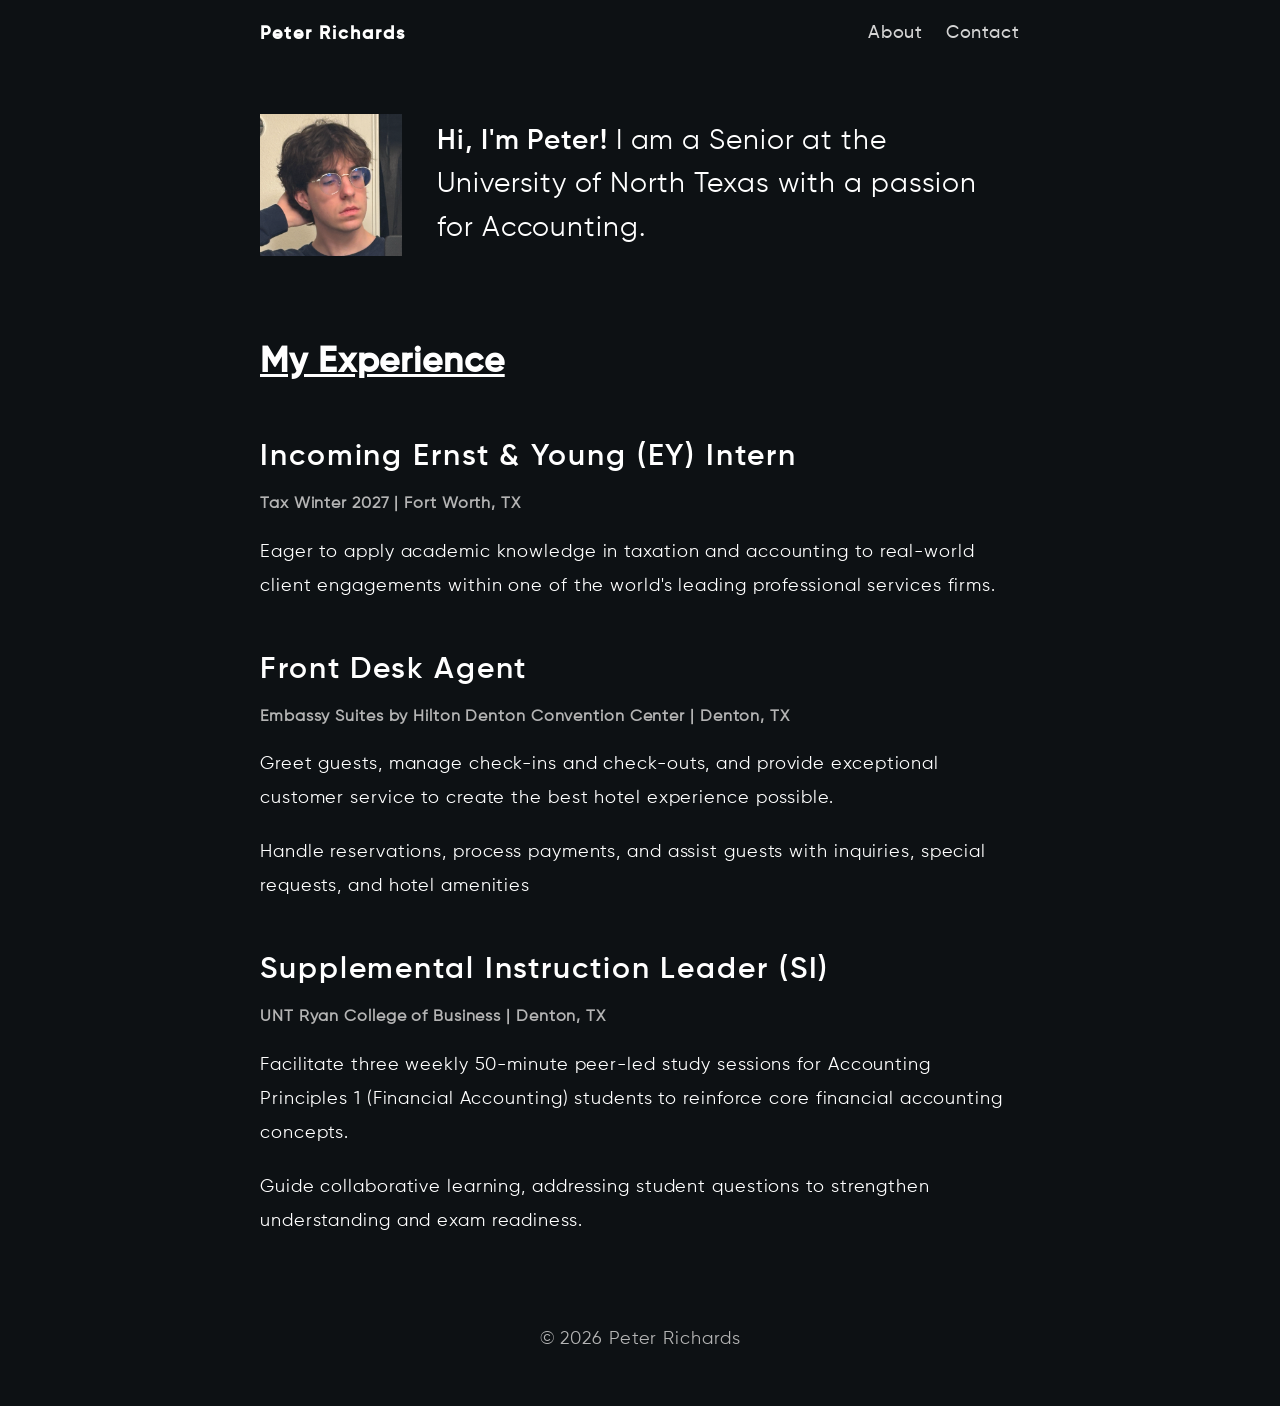
==== index.html @ 4e0dc367 "Re-org" ====
<!DOCTYPE html>
<html>

<head>
    <meta charset="utf-8">
    <meta http-equiv="X-UA-Compatible" content="IE=edge">
    <title>Home | pjgr.dev</title>
    <meta name="description" content="Peter Richards' Website">
    <meta name="viewport" content="width=device-width, initial-scale=1">
    <link rel="stylesheet" href="/style.css">
    <link rel="stylesheet" href="https://cdnjs.cloudflare.com/ajax/libs/font-awesome/6.3.0/css/all.min.css">
    <link rel="icon" type="image/x-icon" href="">
</head>

<body>
    <div class="main">
        <header>
            <div class=" nav-container">
                <div class="nav-flex-container">
                    <div class="site-title-container">
                        <a class="site-title" href="/">Peter Richards</a>
                    </div>
                    <div class="nav-links-container">
                        <a class="nav-links" href="/about">About</a>
                        <a class="nav-links" href="/contact">Contact</a>
                    </div>
                </div>
            </div>
        </header>

        <section class="about-me-container">
            <img class="about-me-img" src="/app/static/about-me.png" alt="Peter Image">
            <span id="about-peter-link"><span class="about-peter-link"><a href="/about">Hi, I'm Peter!</a></span>
                <span id="about-peter-description">I am a Senior at the University of North Texas with a passion for Accounting.</span>

                <!-- <nav class="social-container">
                    <a class="social-github" href="https://github.com/PacketPeter" target="_blank" rel="noopener noreferrer">
                        <i class="fab fa-github"></i>
                        Github
                    </a>
                    <a class="social-linkedin" href="https://www.linkedin.com/in/peter-jg-richards/" target="_blank"
                        rel="noopener noreferrer">
                        <i class="fab fa-linkedin"></i>
                        LinkedIn
                    </a>
                </nav> -->
            </span>
        </section>

        <header class="experience-header-section">
          <div class="experience-header">
            <h1 id="my-experience">My Experience</h1>
          </div>
        </header>

        <section class="experience">
            <div class="experience-link-container">
                <a class="experience-link" id="ey-intern" href="https://www.linkedin.com/feed/update/urn:li:activity:7456856972789788672/" target="_blank" rel="noopener noreferrer">
                    Incoming Ernst & Young (EY) Intern
                </a>
            </div>
            <h2 class="experience-info">Tax Winter 2027 | <a href="https://github.com/PeakPass/PeakPass" target="_blank"
                    rel="noopener noreferrer">Fort Worth, TX  </a>
            </h2>
            <p class="experience-description">Eager to apply academic knowledge in taxation and accounting to real-world client engagements within one of the world's leading professional services firms.</p>
        </section>

        <section class="experience">
          <div class="experience-link-container">
              <a class="experience-link" id="fd-agent" href="https://www.linkedin.com/company/embassysuitesdenton/" target="_blank" rel="noopener noreferrer">
                  Front Desk Agent
              </a>
          </div>
          <h2 class="experience-info">Embassy Suites by Hilton Denton Convention Center | <a href="https://github.com/PeakPass/PeakPass" target="_blank"
                  rel="noopener noreferrer">Denton, TX  </a>
          </h2>
          <p class="experience-description">Greet guests, manage check-ins and check-outs, and provide exceptional customer service to create the best hotel experience possible.</p>
          <p>Handle reservations, process payments, and assist guests with inquiries, special requests, and hotel amenities</p>
      </section>

      <section class="experience">
        <div class="experience-link-container">
            <a class="experience-link" id="si-leader" href="https://www.linkedin.com/company/embassysuitesdenton/" target="_blank" rel="noopener noreferrer">
                Supplemental Instruction Leader (SI)
            </a>
        </div>
        <h2 class="experience-info">UNT Ryan College of Business | <a href="https://github.com/PeakPass/PeakPass" target="_blank"
                rel="noopener noreferrer">Denton, TX  </a>
        </h2>
        <p class="experience-description">Facilitate three weekly 50-minute peer-led study sessions for Accounting Principles 1 (Financial Accounting) students to reinforce core financial accounting concepts.</p>
        <p>Guide collaborative learning, addressing student questions to strengthen understanding and exam readiness.</p>
    </section>
        <br>
        <footer class="footer">© 2026 Peter Richards</footer>
    </div>
</body>
</html>
---- style.css ----
@font-face {
    font-family: Gilroy-Medium;
    src: url('/app/static/fonts/Gilroy-Medium.ttf');
}

@font-face {
    font-family: Gilroy-Regular;
    src: url('/app/static/fonts/Gilroy-Regular.ttf');
}

@font-face {
    font-family: Gilroy-SemiBold;
    src: url('/app/static/fonts/Gilroy-SemiBold.ttf');
}

@font-face {
    font-family: Gilroy-SemiBoldItalic;
    src: url('/app/static/fonts/Gilroy-SemiBoldItalic.ttf');
}

* {
    box-sizing: border-box;
    -webkit-font-smoothing: antialiased;
    background-color: #0d1114;
    color: white;
    scroll-behavior: smooth;
    transition: all 0.25s ease-out;
}

.main {
    margin: auto;
    max-width: 47.5rem;
    font-size: 1.1rem;
    line-height: 34px;
    letter-spacing: 0.9px;
    position: relative;
    min-height: 100vh;
}

@media screen and (max-width: 430px) {
    .main {
        padding: 1.5rem 1.45rem;
    }
}

html {
    height: 100%;
}

img {
    display: block;
    margin-left: auto;
    margin-right: auto;
    width: 100%;
}

p {
    font-family: Gilroy-Regular;
}

a {
    color: inherit;
    text-decoration: none;
}

body {
    overflow-x: hidden;
    position: relative;
    min-height: 100%;
    margin-bottom: 0;
    margin-top: 0;
}

.nav-container {
    display: block;
    position: relative;
    margin-top: 1rem;
}

.nav-flex-container {
    display: -webkit-box;
    display: -moz-box;
    display: -ms-flexbox;
    display: -webkit-flex;
    display: flex;
    flex-direction: row;
    justify-content: center;
    align-items: center;
    -webkit-box-orient: horizontal;
    -webkit-box-direction: normal;
    -webkit-flex-direction: row;
    -webkit-box-pack: center;
    -webkit-justify-content: center;
    -webkit-box-align: center;
    -webkit-align-items: center;
}

.site-title-container {
    display: block;
    font-weight: 700;
    text-decoration: none;
    font-size: 18px;
    letter-spacing: 1.9px;
}

.site-title {
    box-shadow: none;
    text-decoration: none;
    font-weight: 700;
    text-align: center;
    line-height: 0.5rem;
    font-family: Gilroy-SemiBold;
}

.nav-links-container {
    display: flex;
    font-size: 18px;
    -moz-box-orient: horizontal;
    -moz-box-direction: normal;
    flex-direction: row;
    flex: 1 1 0%;
    -moz-box-align: center;
    align-items: center;
    -moz-box-pack: end;
    justify-content: flex-end;
}

.nav-links {
    font-family: Gilroy-Medium;
    box-shadow: none;
    margin-left: 1.4rem;
    text-decoration: none;
    cursor: pointer;
    color: rgb(212, 212, 212);
}

.nav-links:hover {
    color: white;
}

/* Footer */

footer {
    position: relative;
    font-family: Gilroy-Regular;
    color: rgb(180, 180, 180);
    text-align: center;
}

.footer {
    padding-bottom: 50px;
}

@media screen and (max-width: 430px) {
    footer {
        width: 100%;
        padding: 0;
    }

    br {
        display: none;
    }
}

/* About Me */

.about-me-container {
    display: flex;
    flex: wrap;
    margin-top: 4rem;
    margin-bottom: 5rem;
    font-size: 28px;
    line-height: 3rem;
}

@media screen and (max-width: 770px) {
    .about-me-container {
        flex-direction: column;
        margin-top: 3rem;
        margin-bottom: 3rem;
    }
}

.about-me-img {
    width: 142px;
    height: 142px;
    min-width: 142px;
}

#about-peter-link {
    margin: auto auto auto 2.2rem;
    line-height: 2.7rem;
    font-family: Gilroy-SemiBold;
}

@media screen and (max-width: 770px) {
    #about-peter-link {
        margin-top: 28px;
        text-align: center;
        margin: 20px auto;
    }
}

.about-peter-link:hover {
    text-decoration: underline;
}

#about-peter-description {
    font-family: Gilroy-Regular;
}

.social-container {
    display: flex;
    max-width: 36rem;
    font-size: 18px;
    padding-top: 5px;
    -moz-box-orient: horizontal;
    -moz-box-direction: normal;
    flex-direction: row;
    flex: 1 1 0%;
    -moz-box-pack: start;
    justify-content: flex-start;
    font-family: Gilroy-Regular;
}

@media screen and (max-width: 770px) {
    .social-container {
        justify-content: center;
        align-items: center;
    }
}

.social-github {
    box-shadow: none;
    color: rgb(212, 212, 212);
}

.social-github:hover {
    box-shadow: none;
    color: white;
}

.social-github i {
    color: white;
    position: relative;
    top: 2px;
}

.social-linkedin:hover {
    box-shadow: none;
    margin-left: 1.65rem;
    color: white;
}

.social-linkedin {
    box-shadow: none;
    margin-left: 1.65rem;
    color: rgb(212, 212, 212);
}

.social-linkedin i {
    color: white;
    font-size: 20px;
    position: relative;
    top: 2px;
}

/* Experience header */

.experience-header {
  display: flex;
  justify-content: left;
  font-family: Gilroy-SemiBold;
}

#my-experience {
  margin: 10px 0;
  text-decoration: underline;
}

/* experiences */

.experience {
    margin: 50px 0 50px 0;
}

.experiences-title {
    font-size: 24px;
    font-family: Gilroy-Regular;
    color: rgb(180, 180, 180);
}

.experience-link-container {
    display: flex;
    max-width: 36rem;
    font-size: 30px;
    -moz-box-orient: horizontal;
    -moz-box-direction: normal;
    flex-direction: row;
    flex: 1 1 0%;
    -moz-box-pack: start;
    justify-content: flex-start;
    font-family: Gilroy-SemiBold;
}

#ey-intern {
    box-shadow: none;
    color: white;
    letter-spacing: 1.9px;
    position: relative;
    transition: color .4s ease;
}

#ey-intern::after {
  content: '';
  position: absolute;
  left: 0;
  bottom: -2px;
  width: 0;
  height: 2px;
  background-color: rgb(255, 230, 0);
  transition: width .5s ease-out;
}

#ey-intern:hover {
  color: rgb(255, 230, 0);
}


#ey-intern:hover::after {
  width: 100%;
}

#fd-agent {
  box-shadow: none;
  color: white;
  letter-spacing: 1.9px;
  position: relative;
  transition: color .4s ease;
}

#fd-agent::after {
content: '';
position: absolute;
left: 0;
bottom: -2px;
width: 0;
height: 2px;
background-color: rgb(37, 150, 190);
transition: width .5s ease-out;
}

#fd-agent:hover {
color: rgb(37, 150, 190);
}


#fd-agent:hover::after {
width: 100%;
}

#si-leader {
  box-shadow: none;
  color: white;
  letter-spacing: 1.9px;
  position: relative;
  transition: color .4s ease;
}

#si-leader::after {
content: '';
position: absolute;
left: 0;
bottom: -2px;
width: 0;
height: 2px;
background-color: rgb(5, 144, 51);
transition: width .5s ease-out;
}

#si-leader:hover {
color: rgb(5, 144, 51);
}


#si-leader:hover::after {
width: 100%;
}

.experience-info {
    font-size: 16px;
    font-family: Gilroy-Regular;
    color: rgb(180, 180, 180);
}

@media screen and (max-width: 770px) {
    .experience-info a {
        color: white;
        text-decoration: underline;
    }
}

.experience-info a:hover {
    color: white;
}

.experience-description {
    margin: 0 0 20px;
}

#cac-link {
    text-decoration: underline;
}

#cac-link:hover {
    color: rgb(180, 180, 180);
}

/* About */

.about-container {
    display: grid;
    grid-template-areas: /* creates a grid template */
        "header header"
        "paragraph paragraph"
        "img img";

    grid-template-columns: 2fr 0fr; /* creates ratio between columns */
    grid-template-rows: 50px auto auto; /* creates ratio between rows */
    grid-column-gap: 1em;
    align-items: center;
    gap: 1em;
    }

@media screen and (max-width: 730px) {
    .about-container {
        grid-template-areas: 
            "header header"
            "paragraph paragraph"
            "img img";
        grid-template-columns: 1fr;
        grid-template-rows: 50px auto auto;
    }
}

.about-title {
    grid-area: header;
    font-family: Gilroy-SemiBoldItalic;
}

#paragraph-1{
    grid-area: paragraph;
}

.about-img {
    grid-area: img;
    width: clamp(15rem, 80vw, 44.5rem); /* creates a min, percent of viewport size, and max width for the image */
    justify-self: center; /* centers the image in the column */ 
    box-shadow: 5px 5px 10px 0px rgba(174,180,194, 0.5); /* Adds gray/white border shadow */
    -webkit-box-shadow: 5px 5px 10px 0px rgba(174,180,194, 0.5);
    -moz-box-shadow: 5px 5px 10px 0px rgba(174,180,194, 0.5);
}

@media screen and (max-width: 730px) {
    .about-img {
        margin-bottom: 2.5rem;
    }
}

/* Contact */

.contact-container {
    font-family: Gilroy-Regular;
}

.contact-text-container {
    display: grid;
    grid-template-areas: /* creates a grid template */
        "title"
        "text";
    align-items: center;
}

.contact-title {
    grid-area: title;
    font-family: Gilroy-SemiBoldItalic;
    width: clamp(15rem, 80vw, 44.5rem);
    justify-self: center;
    margin: 0;
}

.contact-text {
    grid-area: text; 
    width: clamp(15rem, 80vw, 44.5rem);
    justify-self: center;
}

.contact-form {
    font-family: Gilroy-Regular;
    display: grid;
    grid-template-areas: /* creates a grid template */
        "name"
        "email"
        "message"
        "send";

    align-items: center;
    gap: 1.25em;
    padding-bottom: inherit;
}

.contact-item {
    font-family: Gilroy-Regular;
    font-size: 1rem;
    padding: .5rem;
    border: 2px solid #eee;
    border-radius: 5px;
    justify-self: center;
}

input[type="text"] {
    grid-area: name;
    width: clamp(15rem, 80vw, 44.5rem);
    justify-self: center;
}

input[type="email"] {
    grid-area: email;
    width: clamp(15rem, 80vw, 44.5rem);
    justify-self: center;
}

textarea[name="message"] {
    grid-area: message;
    resize: vertical;
    width: clamp(15rem, 80vw, 44.5rem);
    justify-self: center;
}

input[placeholder] {
    font-size: 1rem;
}

input[type="submit"] {
    font-size: 1rem;
    /* remove default behavior */
    appearance:none;
    -webkit-appearance:none;
    /* usual styles */
    cursor: pointer;
    padding:10px;
    border: 2px solid #eee;
    color:rgb(212, 212, 212);
    border-radius:5px;
    width: clamp(15rem, 80vw, 44.5rem);
    grid-area: send;
    justify-self: center;
}

input[type="submit"]:hover {
    background-color: rgb(50, 60, 68);
}

.success {
    color: #73C276;
    font-size: 1rem;
    text-align: center;
}

.error {
    color: #FA5B5B;
    font-size: 1rem;
    text-align: center;
}
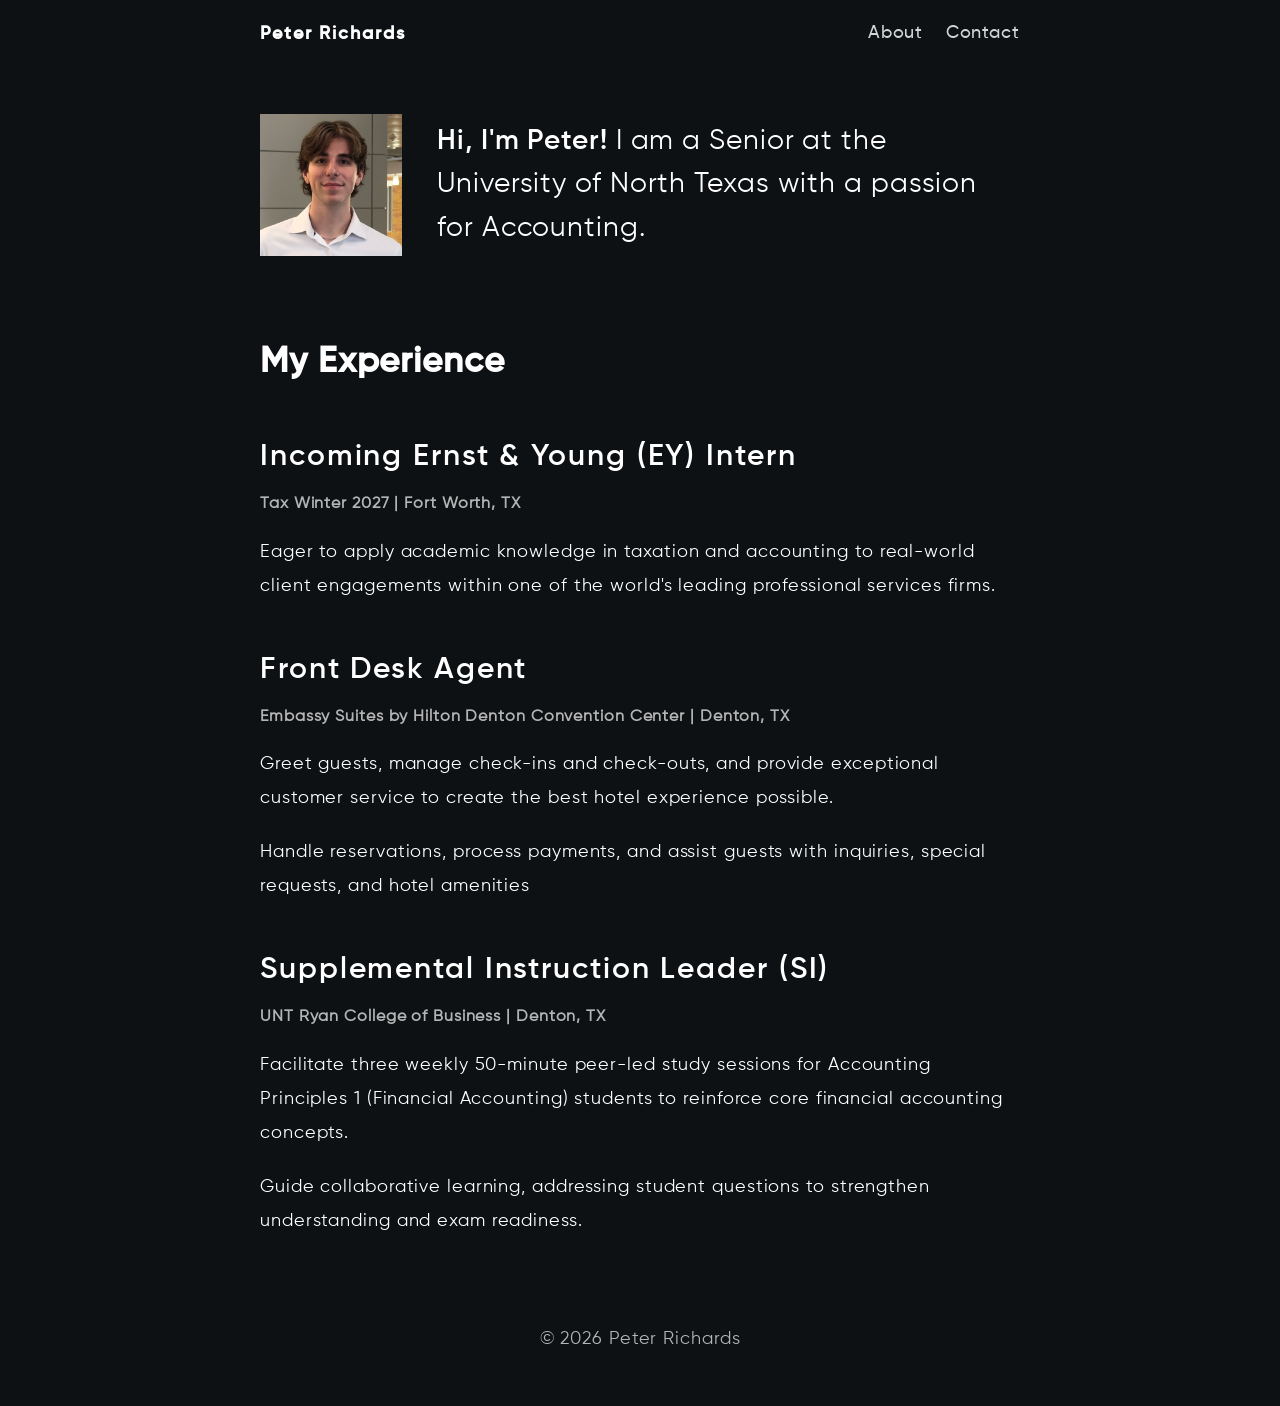
==== commit 9d361417: "Link Fixes and Mobile Footer" ====
--- a/index.html
+++ b/index.html
@@ -29,7 +29,7 @@
         </header>
 
         <section class="about-me-container">
-            <img class="about-me-img" src="/app/static/about-me.png" alt="Peter Image">
+            <img class="about-me-img" src="/profphotomain.png" alt="Peter Image">
             <span id="about-peter-link"><span class="about-peter-link"><a href="/about">Hi, I'm Peter!</a></span>
                 <span id="about-peter-description">I am a Senior at the University of North Texas with a passion for Accounting.</span>
 
@@ -80,7 +80,7 @@
 
       <section class="experience">
         <div class="experience-link-container">
-            <a class="experience-link" id="si-leader" href="https://www.linkedin.com/company/embassysuitesdenton/" target="_blank" rel="noopener noreferrer">
+            <a class="experience-link" id="si-leader" href="https://learningcenter.unt.edu/tutoring/si/index.html" target="_blank" rel="noopener noreferrer">
                 Supplemental Instruction Leader (SI)
             </a>
         </div>
--- a/style.css
+++ b/style.css
@@ -1,21 +1,21 @@
 @font-face {
     font-family: Gilroy-Medium;
-    src: url('/app/static/fonts/Gilroy-Medium.ttf');
+    src: url('/fonts/Gilroy-Medium.ttf');
 }
 
 @font-face {
     font-family: Gilroy-Regular;
-    src: url('/app/static/fonts/Gilroy-Regular.ttf');
+    src: url('/fonts/Gilroy-Regular.ttf');
 }
 
 @font-face {
     font-family: Gilroy-SemiBold;
-    src: url('/app/static/fonts/Gilroy-SemiBold.ttf');
+    src: url('/fonts/Gilroy-SemiBold.ttf');
 }
 
 @font-face {
     font-family: Gilroy-SemiBoldItalic;
-    src: url('/app/static/fonts/Gilroy-SemiBoldItalic.ttf');
+    src: url('/fonts/Gilroy-SemiBoldItalic.ttf');
 }
 
 * {
@@ -151,10 +151,10 @@
     padding-bottom: 50px;
 }
 
-@media screen and (max-width: 430px) {
+@media only screen and (max-width: 480px) {
     footer {
         width: 100%;
-        padding: 0;
+        padding-bottom: 25px !important;
     }
 
     br {
@@ -275,7 +275,7 @@
 
 #my-experience {
   margin: 10px 0;
-  text-decoration: underline;
+  text-decoration: italic;
 }
 
 /* experiences */
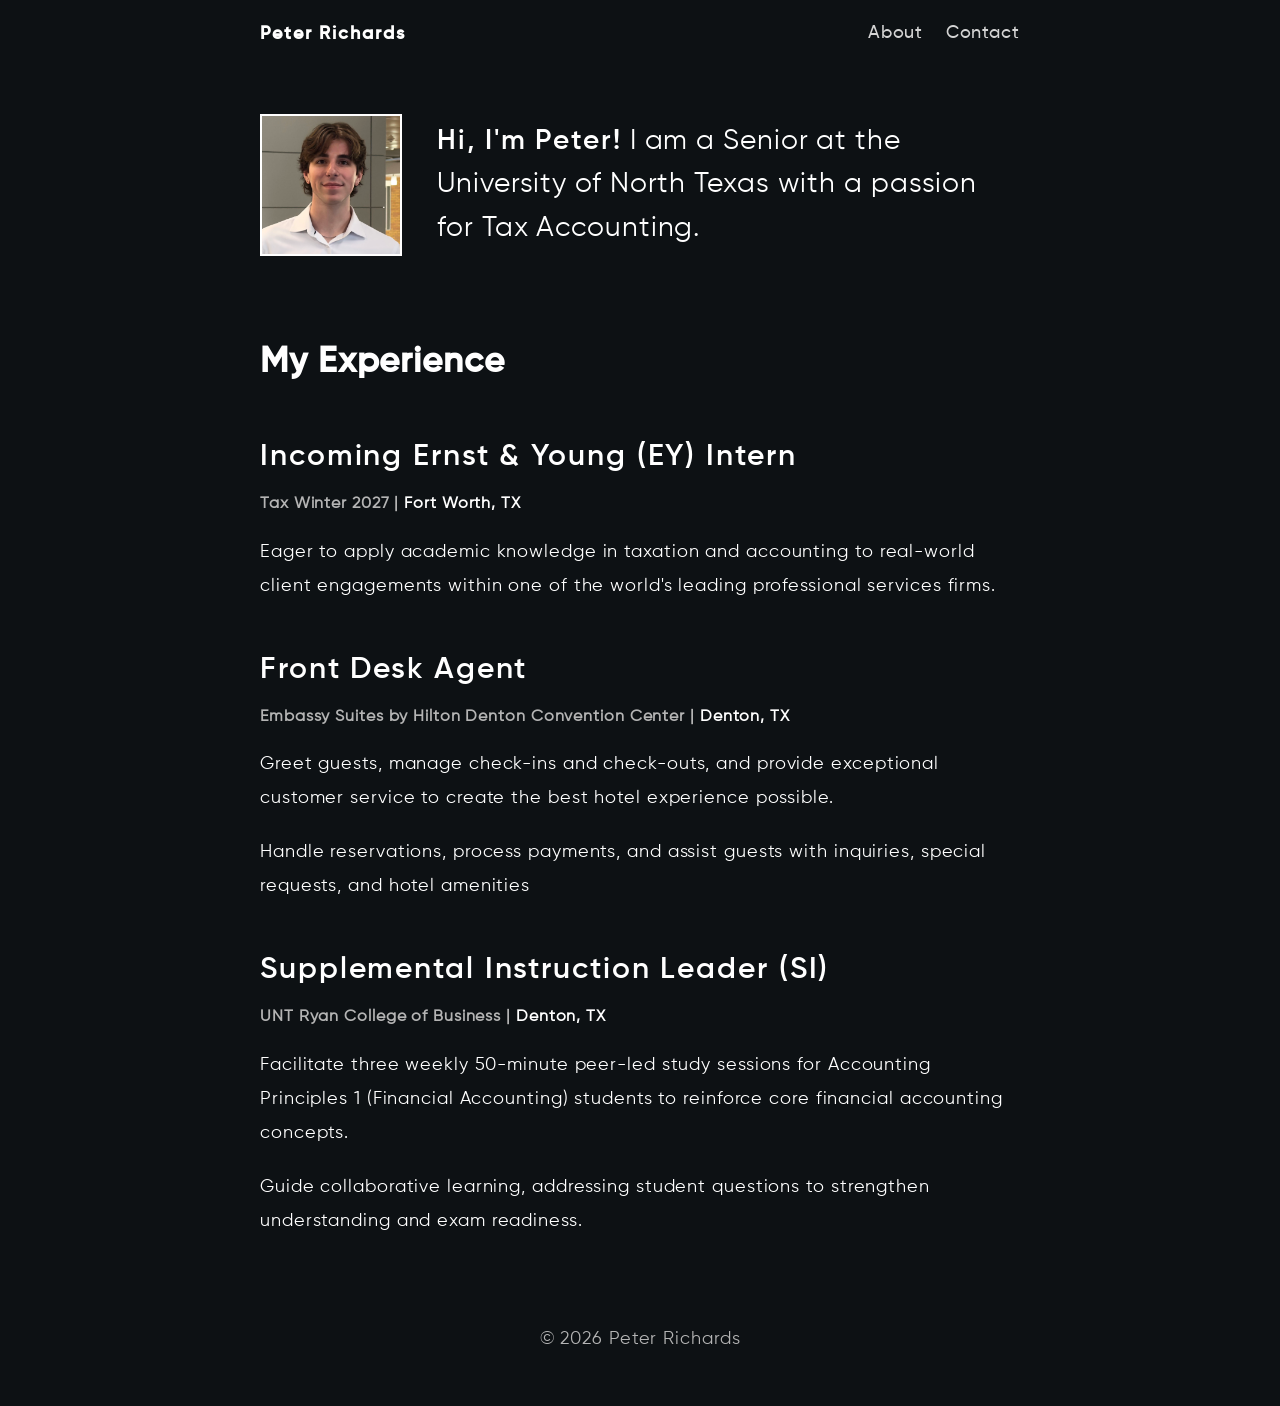
==== commit fee24af9: "Index/Style Cleanup" ====
--- a/index.html
+++ b/index.html
@@ -8,7 +8,6 @@
     <meta name="description" content="Peter Richards' Website">
     <meta name="viewport" content="width=device-width, initial-scale=1">
     <link rel="stylesheet" href="/style.css">
-    <link rel="stylesheet" href="https://cdnjs.cloudflare.com/ajax/libs/font-awesome/6.3.0/css/all.min.css">
     <link rel="icon" type="image/x-icon" href="">
 </head>
 
@@ -30,20 +29,8 @@
 
         <section class="about-me-container">
             <img class="about-me-img" src="/profphotomain.png" alt="Peter Image">
-            <span id="about-peter-link"><span class="about-peter-link"><a href="/about">Hi, I'm Peter!</a></span>
-                <span id="about-peter-description">I am a Senior at the University of North Texas with a passion for Accounting.</span>
-
-                <!-- <nav class="social-container">
-                    <a class="social-github" href="https://github.com/PacketPeter" target="_blank" rel="noopener noreferrer">
-                        <i class="fab fa-github"></i>
-                        Github
-                    </a>
-                    <a class="social-linkedin" href="https://www.linkedin.com/in/peter-jg-richards/" target="_blank"
-                        rel="noopener noreferrer">
-                        <i class="fab fa-linkedin"></i>
-                        LinkedIn
-                    </a>
-                </nav> -->
+            <span id="about-peter-link"><span class="about-peter-link"><a href="https://www.linkedin.com/in/peter-jg-richards/" target="_blank">Hi, I'm Peter!</a></span>
+                <span id="about-peter-description">I am a Senior at the University of North Texas with a passion for Tax Accounting.</span>
             </span>
         </section>
 
@@ -59,8 +46,7 @@
                     Incoming Ernst & Young (EY) Intern
                 </a>
             </div>
-            <h2 class="experience-info">Tax Winter 2027 | <a href="https://github.com/PeakPass/PeakPass" target="_blank"
-                    rel="noopener noreferrer">Fort Worth, TX  </a>
+            <h2 class="experience-info">Tax Winter 2027 | <a>Fort Worth, TX  </a>
             </h2>
             <p class="experience-description">Eager to apply academic knowledge in taxation and accounting to real-world client engagements within one of the world's leading professional services firms.</p>
         </section>
@@ -71,8 +57,7 @@
                   Front Desk Agent
               </a>
           </div>
-          <h2 class="experience-info">Embassy Suites by Hilton Denton Convention Center | <a href="https://github.com/PeakPass/PeakPass" target="_blank"
-                  rel="noopener noreferrer">Denton, TX  </a>
+          <h2 class="experience-info">Embassy Suites by Hilton Denton Convention Center | <a>Denton, TX  </a>
           </h2>
           <p class="experience-description">Greet guests, manage check-ins and check-outs, and provide exceptional customer service to create the best hotel experience possible.</p>
           <p>Handle reservations, process payments, and assist guests with inquiries, special requests, and hotel amenities</p>
@@ -84,8 +69,7 @@
                 Supplemental Instruction Leader (SI)
             </a>
         </div>
-        <h2 class="experience-info">UNT Ryan College of Business | <a href="https://github.com/PeakPass/PeakPass" target="_blank"
-                rel="noopener noreferrer">Denton, TX  </a>
+        <h2 class="experience-info">UNT Ryan College of Business | <a>Denton, TX  </a>
         </h2>
         <p class="experience-description">Facilitate three weekly 50-minute peer-led study sessions for Accounting Principles 1 (Financial Accounting) students to reinforce core financial accounting concepts.</p>
         <p>Guide collaborative learning, addressing student questions to strengthen understanding and exam readiness.</p>
--- a/style.css
+++ b/style.css
@@ -185,6 +185,7 @@
     width: 142px;
     height: 142px;
     min-width: 142px;
+    border: 2px white solid;
 }
 
 #about-peter-link {
@@ -202,7 +203,30 @@
 }
 
 .about-peter-link:hover {
-    text-decoration: underline;
+    color: rgb(42, 130, 177);
+}
+
+.about-peter-link {
+  box-shadow: none;
+  color: white;
+  letter-spacing: 1.9px;
+  position: relative;
+  transition: color .4s ease;
+}
+
+.about-peter-link::after {
+content: '';
+position: absolute;
+left: 0;
+bottom: -2px;
+width: 0;
+height: 2px;
+background-color: rgb(0, 114, 177);
+transition: width .5s ease-out;
+}
+
+.about-peter-link:hover::after {
+width: 100%;
 }
 
 #about-peter-description {
@@ -230,41 +254,6 @@
     }
 }
 
-.social-github {
-    box-shadow: none;
-    color: rgb(212, 212, 212);
-}
-
-.social-github:hover {
-    box-shadow: none;
-    color: white;
-}
-
-.social-github i {
-    color: white;
-    position: relative;
-    top: 2px;
-}
-
-.social-linkedin:hover {
-    box-shadow: none;
-    margin-left: 1.65rem;
-    color: white;
-}
-
-.social-linkedin {
-    box-shadow: none;
-    margin-left: 1.65rem;
-    color: rgb(212, 212, 212);
-}
-
-.social-linkedin i {
-    color: white;
-    font-size: 20px;
-    position: relative;
-    top: 2px;
-}
-
 /* Experience header */
 
 .experience-header {
@@ -303,7 +292,7 @@
     font-family: Gilroy-SemiBold;
 }
 
-#ey-intern {
+.experience-link {
     box-shadow: none;
     color: white;
     letter-spacing: 1.9px;
@@ -311,80 +300,42 @@
     transition: color .4s ease;
 }
 
+.experience-link::after {
+    content: '';
+    position: absolute;
+    left: 0;
+    bottom: -2px;
+    width: 0;
+    height: 2px;
+    transition: width .5s ease-out;
+}
+
+.experience-link:hover::after {
+    width: 100%;
+}
+
 #ey-intern::after {
-  content: '';
-  position: absolute;
-  left: 0;
-  bottom: -2px;
-  width: 0;
-  height: 2px;
-  background-color: rgb(255, 230, 0);
-  transition: width .5s ease-out;
+    background-color: rgb(255, 230, 0);
 }
 
 #ey-intern:hover {
-  color: rgb(255, 230, 0);
-}
-
-
-#ey-intern:hover::after {
-  width: 100%;
-}
-
-#fd-agent {
-  box-shadow: none;
-  color: white;
-  letter-spacing: 1.9px;
-  position: relative;
-  transition: color .4s ease;
+    color: rgb(255, 230, 0);
 }
 
 #fd-agent::after {
-content: '';
-position: absolute;
-left: 0;
-bottom: -2px;
-width: 0;
-height: 2px;
-background-color: rgb(37, 150, 190);
-transition: width .5s ease-out;
+    background-color: rgb(37, 150, 190);
 }
 
 #fd-agent:hover {
-color: rgb(37, 150, 190);
-}
-
-
-#fd-agent:hover::after {
-width: 100%;
-}
-
-#si-leader {
-  box-shadow: none;
-  color: white;
-  letter-spacing: 1.9px;
-  position: relative;
-  transition: color .4s ease;
+    color: rgb(37, 150, 190);
 }
 
 #si-leader::after {
-content: '';
-position: absolute;
-left: 0;
-bottom: -2px;
-width: 0;
-height: 2px;
-background-color: rgb(5, 144, 51);
-transition: width .5s ease-out;
+    background-color: rgb(5, 144, 51);
 }
 
 #si-leader:hover {
-color: rgb(5, 144, 51);
-}
-
-
-#si-leader:hover::after {
-width: 100%;
+    color: rgb(5, 144, 51);
 }
 
 .experience-info {
@@ -393,27 +344,12 @@
     color: rgb(180, 180, 180);
 }
 
-@media screen and (max-width: 770px) {
-    .experience-info a {
-        color: white;
-        text-decoration: underline;
-    }
-}
-
-.experience-info a:hover {
+.experience-info a {
     color: white;
 }
 
 .experience-description {
     margin: 0 0 20px;
-}
-
-#cac-link {
-    text-decoration: underline;
-}
-
-#cac-link:hover {
-    color: rgb(180, 180, 180);
 }
 
 /* About */
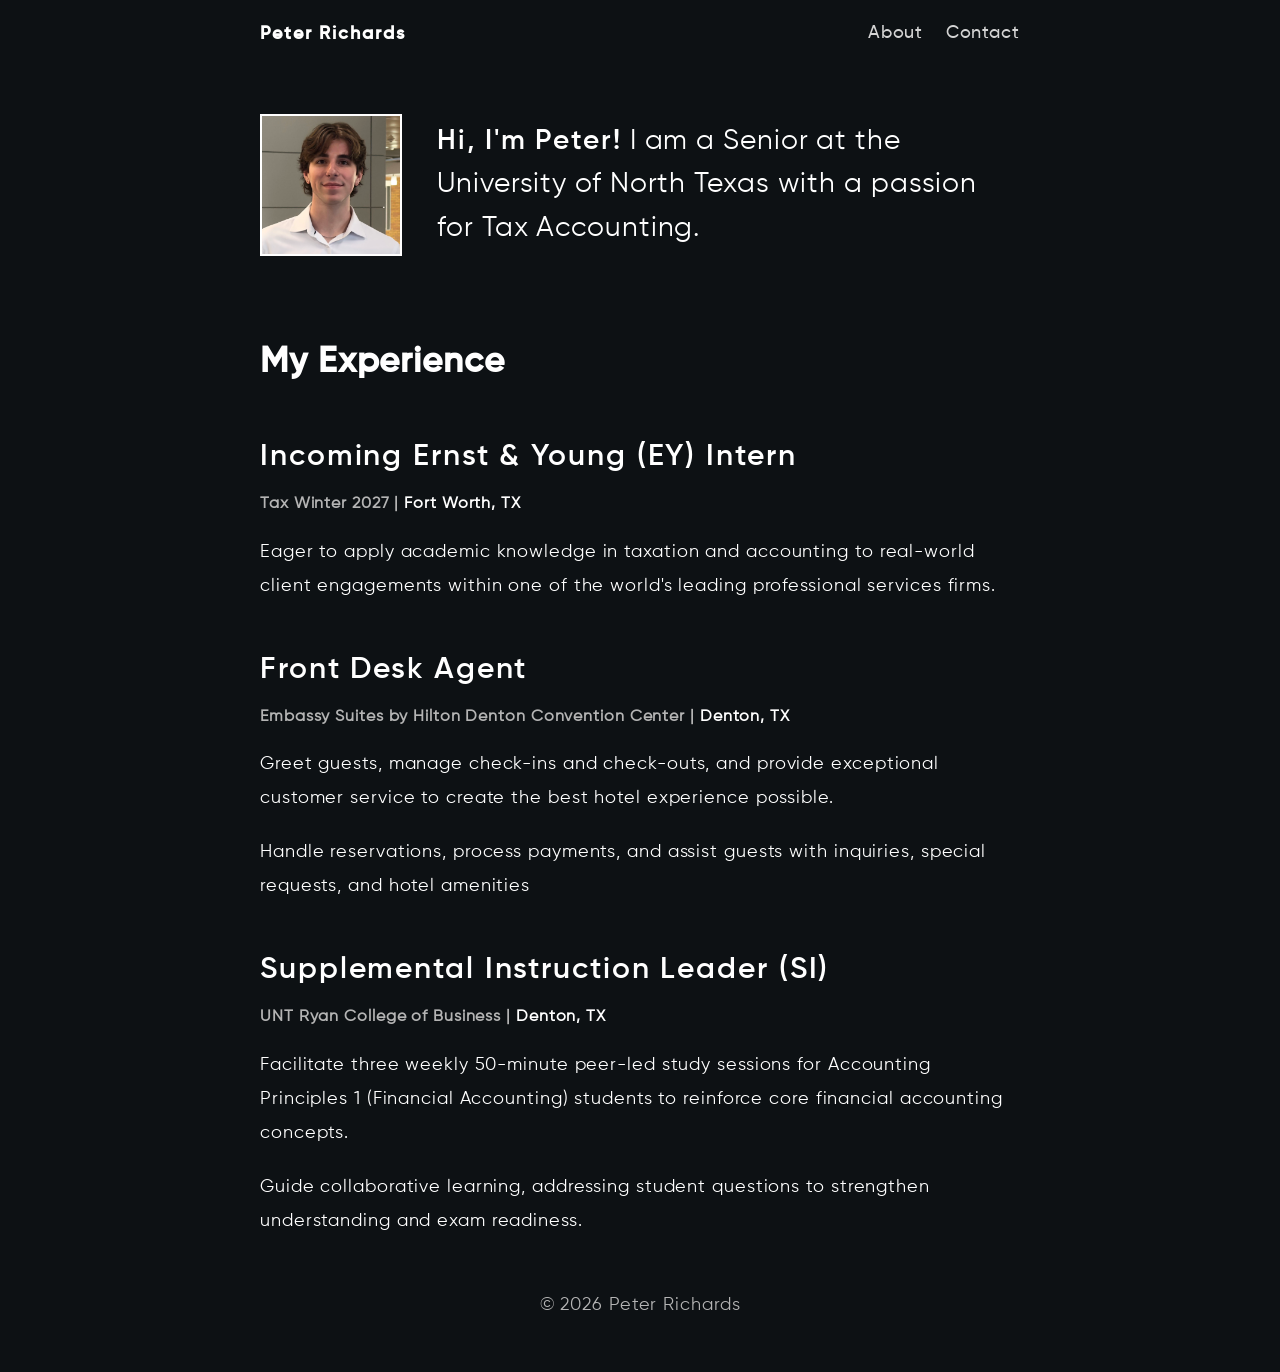
==== commit 2673b9e0: "About Me" ====
--- a/index.html
+++ b/index.html
@@ -20,8 +20,8 @@
                         <a class="site-title" href="/">Peter Richards</a>
                     </div>
                     <div class="nav-links-container">
-                        <a class="nav-links" href="/about">About</a>
-                        <a class="nav-links" href="/contact">Contact</a>
+                        <a class="nav-links" href="/about.html" target="_blank">About</a>
+                        <a class="nav-links" href="/contact.html" target="_blank">Contact</a>
                     </div>
                 </div>
             </div>
@@ -74,7 +74,6 @@
         <p class="experience-description">Facilitate three weekly 50-minute peer-led study sessions for Accounting Principles 1 (Financial Accounting) students to reinforce core financial accounting concepts.</p>
         <p>Guide collaborative learning, addressing student questions to strengthen understanding and exam readiness.</p>
     </section>
-        <br>
         <footer class="footer">© 2026 Peter Richards</footer>
     </div>
 </body>
--- a/style.css
+++ b/style.css
@@ -156,10 +156,6 @@
         width: 100%;
         padding-bottom: 25px !important;
     }
-
-    br {
-        display: none;
-    }
 }
 
 /* About Me */
@@ -366,6 +362,7 @@
     grid-column-gap: 1em;
     align-items: center;
     gap: 1em;
+    margin-top: 40px;
     }
 
 @media screen and (max-width: 730px) {
@@ -388,18 +385,38 @@
     grid-area: paragraph;
 }
 
-.about-img {
-    grid-area: img;
+@media screen and (max-width: 730px) {
+  #paragraph-1 {
+    margin-bottom: 0;
+  }
+}
+
+.resume-pdf {
     width: clamp(15rem, 80vw, 44.5rem); /* creates a min, percent of viewport size, and max width for the image */
-    justify-self: center; /* centers the image in the column */ 
-    box-shadow: 5px 5px 10px 0px rgba(174,180,194, 0.5); /* Adds gray/white border shadow */
-    -webkit-box-shadow: 5px 5px 10px 0px rgba(174,180,194, 0.5);
-    -moz-box-shadow: 5px 5px 10px 0px rgba(174,180,194, 0.5);
+    justify-self: center; /* centers the image in the column */
+}
+
+.resume-pdf iframe {
+  width: 100%;
+  height: 100vh;
+}
+
+.mobile-text {
+  display: none;
 }
 
 @media screen and (max-width: 730px) {
-    .about-img {
-        margin-bottom: 2.5rem;
+    .resume-pdf {
+        display: none;
+    }
+
+    .mobile-text {
+      display: block;
+    }
+
+    .mobile-text a {
+      font-family: Gilroy-Medium;
+      text-decoration: underline;
     }
 }
 
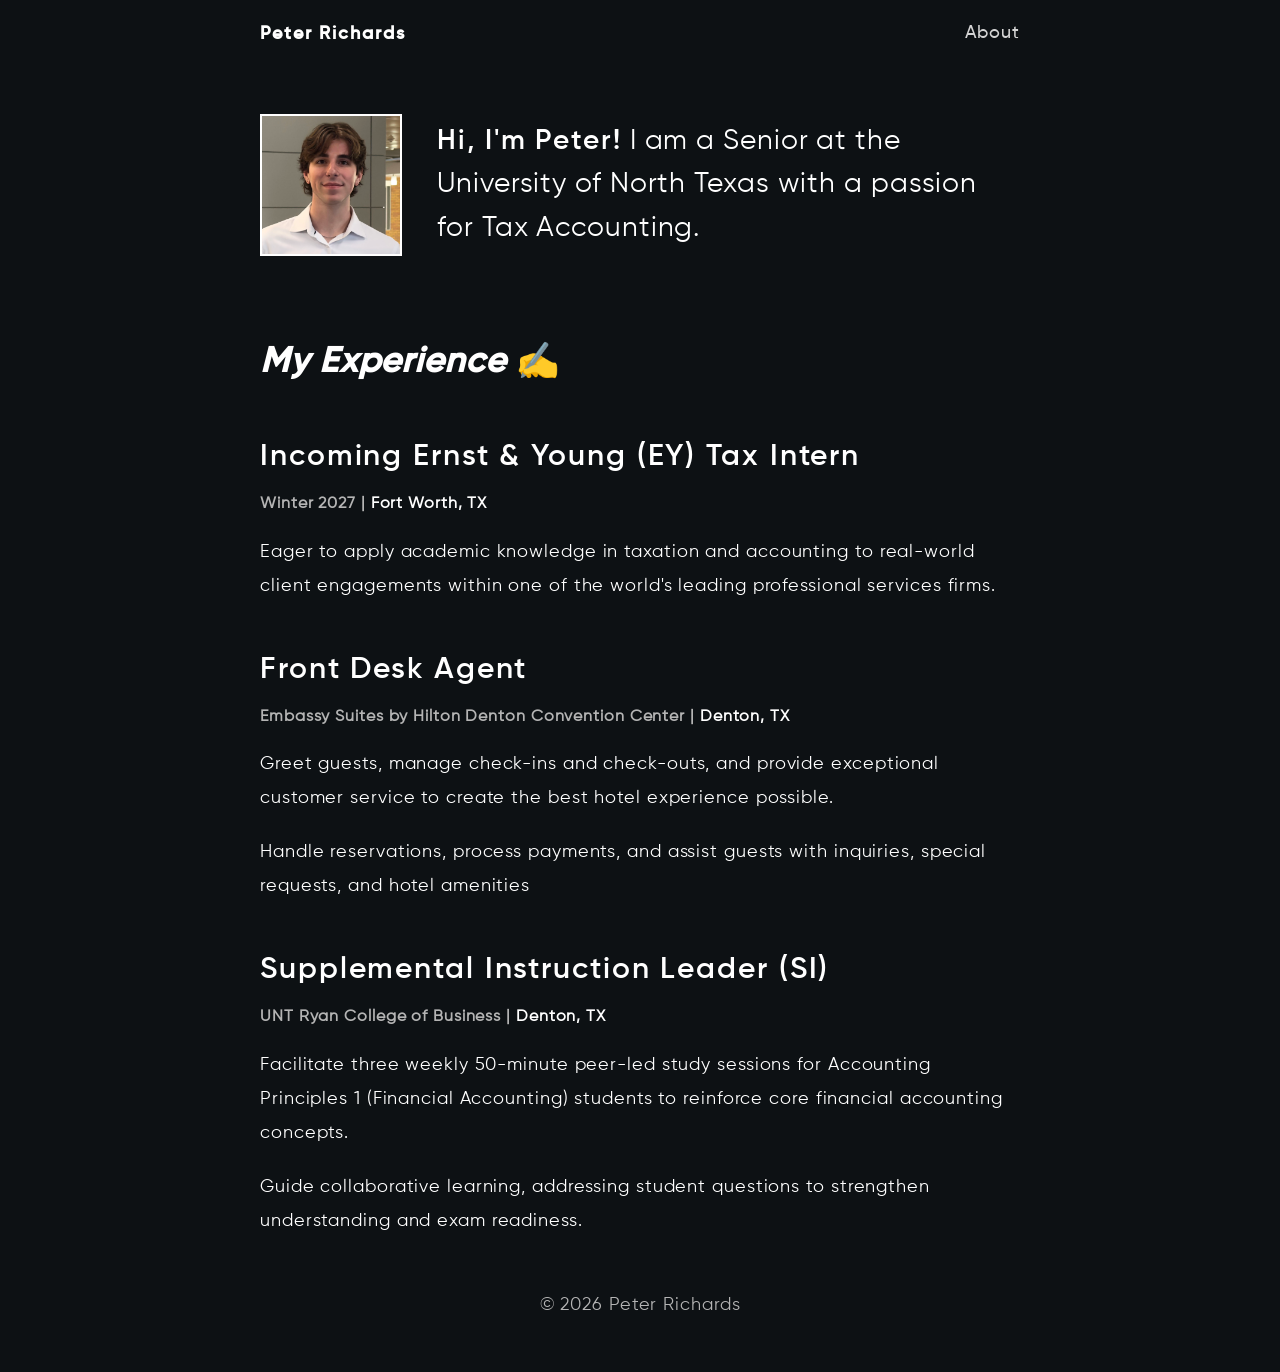
==== commit 18ac457d: "Last Main commit Removed Contact page, updated headers, and added dedicated LinkedIn link on About p" ====
--- a/index.html
+++ b/index.html
@@ -20,8 +20,7 @@
                         <a class="site-title" href="/">Peter Richards</a>
                     </div>
                     <div class="nav-links-container">
-                        <a class="nav-links" href="/about.html" target="_blank">About</a>
-                        <a class="nav-links" href="/contact.html" target="_blank">Contact</a>
+                        <a class="nav-links" href="/about.html">About</a>
                     </div>
                 </div>
             </div>
@@ -36,17 +35,17 @@
 
         <header class="experience-header-section">
           <div class="experience-header">
-            <h1 id="my-experience">My Experience</h1>
+            <h1 id="my-experience"><i>My Experience</i> ✍️</h1>
           </div>
         </header>
 
         <section class="experience">
             <div class="experience-link-container">
                 <a class="experience-link" id="ey-intern" href="https://www.linkedin.com/feed/update/urn:li:activity:7456856972789788672/" target="_blank" rel="noopener noreferrer">
-                    Incoming Ernst & Young (EY) Intern
+                    Incoming Ernst & Young (EY) Tax Intern
                 </a>
             </div>
-            <h2 class="experience-info">Tax Winter 2027 | <a>Fort Worth, TX  </a>
+            <h2 class="experience-info">Winter 2027 | <a>Fort Worth, TX  </a>
             </h2>
             <p class="experience-description">Eager to apply academic knowledge in taxation and accounting to real-world client engagements within one of the world's leading professional services firms.</p>
         </section>
--- a/style.css
+++ b/style.css
@@ -260,7 +260,7 @@
 
 #my-experience {
   margin: 10px 0;
-  text-decoration: italic;
+  /* font-size: 30px; */
 }
 
 /* experiences */
@@ -277,7 +277,7 @@
 
 .experience-link-container {
     display: flex;
-    max-width: 36rem;
+    max-width: 100%;
     font-size: 30px;
     -moz-box-orient: horizontal;
     -moz-box-direction: normal;
@@ -385,12 +385,17 @@
     grid-area: paragraph;
 }
 
-@media screen and (max-width: 730px) {
+@media screen and (max-width: 480px) {
   #paragraph-1 {
     margin-bottom: 0;
   }
 }
 
+#paragraph-1 a {
+    text-decoration: underline;
+    font-weight: bold;
+}
+
 .resume-pdf {
     width: clamp(15rem, 80vw, 44.5rem); /* creates a min, percent of viewport size, and max width for the image */
     justify-self: center; /* centers the image in the column */
@@ -405,7 +410,7 @@
   display: none;
 }
 
-@media screen and (max-width: 730px) {
+@media screen and (max-width: 480px) {
     .resume-pdf {
         display: none;
     }
